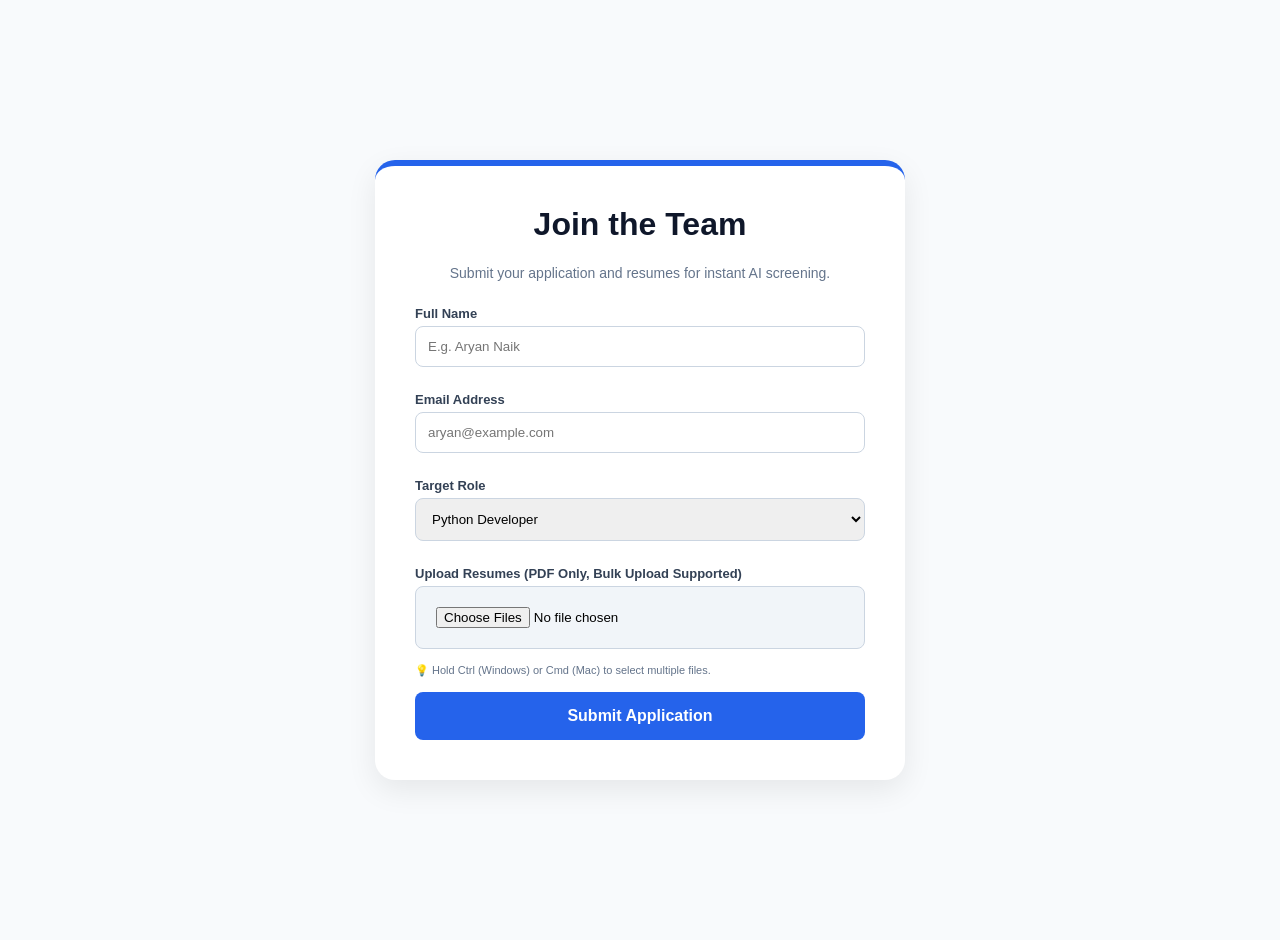
==== app/static/careers.html @ 1e303630 "Initial commit - TITAN ATS Resume Screener Project" ====
<!DOCTYPE html>
<html lang="en">
<head>
    <meta charset="UTF-8">
    <title>Careers | Join Our Team</title>
    <style>
        body { font-family: Arial, sans-serif; background: #f8fafc; display: flex; justify-content: center; align-items: center; min-height: 100vh; margin: 0; padding: 20px; }
        .card { background: white; padding: 40px; border-radius: 20px; box-shadow: 0 10px 30px rgba(0,0,0,0.08); width: 450px; border-top: 6px solid #2563eb; }
        h1 { margin-top: 0; color: #0f172a; text-align: center; }
        p { color: #64748b; text-align: center; font-size: 14px; margin-bottom: 25px; }
        label { font-weight: bold; font-size: 13px; color: #334155; margin-top: 10px; display: block; }
        input, select { width: 100%; padding: 12px; margin-top: 5px; margin-bottom: 15px; border: 1px solid #cbd5e1; border-radius: 8px; box-sizing: border-box; }
        .btn { padding: 15px; border: none; border-radius: 8px; background: #2563eb; color: white; font-weight: bold; font-size: 16px; width: 100%; cursor: pointer; }
        .btn:hover { background: #1d4ed8; }
        #msg { display: none; color: #059669; background: #d1fae5; padding: 15px; border-radius: 8px; font-weight: bold; text-align: center; margin-top: 15px; }
    </style>
</head>
<body>
    <div class="card">
        <h1>Join the Team</h1>
        <p>Submit your application and resumes for instant AI screening.</p>
        
        <form id="applyForm" onsubmit="submitApp(event)">
            <label>Full Name</label>
            <input type="text" id="name" placeholder="E.g. Aryan Naik" required>
            
            <label>Email Address</label>
            <input type="email" id="email" placeholder="aryan@example.com" required>
            
            <label>Target Role</label>
            <select id="role">
                <option value="Python Developer">Python Developer</option>
                <option value="Data Analyst">Data Analyst</option>
                <option value="Frontend Developer">Frontend Developer</option>
                <option value="AI ML Intern">AI ML Intern</option>
                <option value="Cybersecurity Intern">Cybersecurity Intern</option>
            </select>

            <label>Upload Resumes (PDF Only, Bulk Upload Supported)</label>
            <input type="file" id="resumes" accept=".pdf" multiple required style="background: #f1f5f9; padding: 20px;">
            <p style="font-size: 11px; margin: 0 0 15px 0; text-align:left;">💡 Hold Ctrl (Windows) or Cmd (Mac) to select multiple files.</p>
            
            <button type="submit" class="btn" id="subBtn">Submit Application</button>
        </form>
        <div id="msg">🎉 Application Received! HR is reviewing your profile.</div>
    </div>

    <script>
        async function submitApp(e) {
            e.preventDefault();
            const btn = document.getElementById('subBtn');
            btn.innerText = "Scanning & Analyzing...";
            btn.disabled = true;

            const fd = new FormData();
            fd.append("name", document.getElementById('name').value);
            fd.append("email", document.getElementById('email').value);
            fd.append("role", document.getElementById('role').value);

            const fileInput = document.getElementById('resumes');
            for (let i = 0; i < fileInput.files.length; i++) {
                fd.append("resumes", fileInput.files[i]);
            }

            try {
                const response = await fetch('/apply', {method:'POST', body:fd});
                const data = await response.json();
                if(response.ok && !data.error) {
                    document.getElementById('applyForm').style.display = 'none';
                    document.getElementById('msg').style.display = 'block';
                } else {
                    alert("Submission Error: " + (data.error || "Invalid file"));
                    btn.innerText = "Submit Application";
                    btn.disabled = false;
                }
            } catch (err) {
                alert("Server error. Please ensure the backend is running.");
                btn.innerText = "Submit Application";
                btn.disabled = false;
            }
        }
    </script>
</body>
</html>
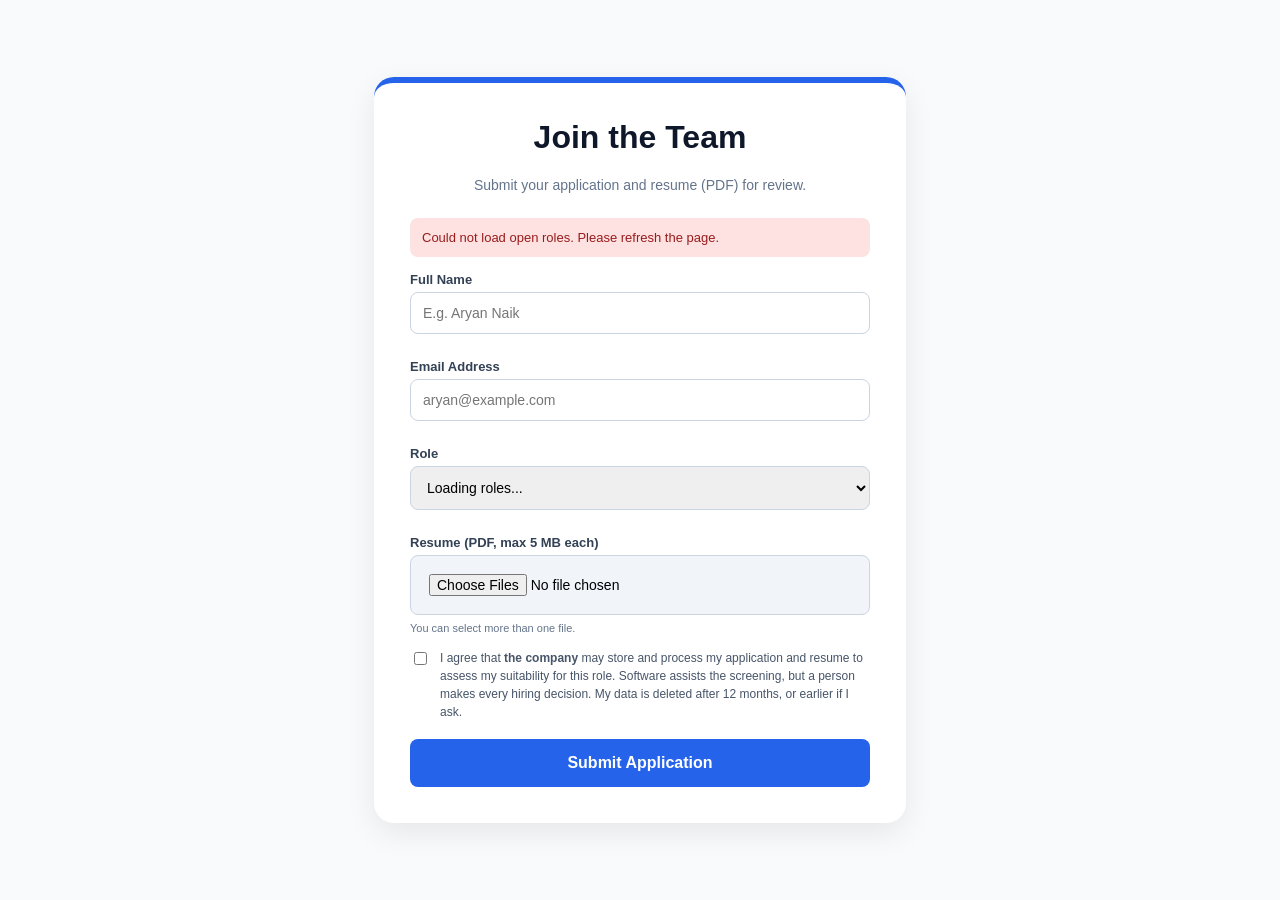
==== commit 84d2e3e3: "Production-ready TITAN ATS: auth, roles, privacy controls, Docker, tests, docs" ====
--- a/app/static/careers.html
+++ b/app/static/careers.html
@@ -2,83 +2,101 @@
 <html lang="en">
 <head>
     <meta charset="UTF-8">
-    <title>Careers | Join Our Team</title>
+    <meta name="viewport" content="width=device-width, initial-scale=1">
+    <title>Careers</title>
     <style>
-        body { font-family: Arial, sans-serif; background: #f8fafc; display: flex; justify-content: center; align-items: center; min-height: 100vh; margin: 0; padding: 20px; }
-        .card { background: white; padding: 40px; border-radius: 20px; box-shadow: 0 10px 30px rgba(0,0,0,0.08); width: 450px; border-top: 6px solid #2563eb; }
+        body { font-family: 'Segoe UI', Arial, sans-serif; background: #f8fafc; display: flex; justify-content: center; align-items: center; min-height: 100vh; margin: 0; padding: 20px; box-sizing: border-box; }
+        .card { background: white; padding: 36px; border-radius: 20px; box-shadow: 0 10px 30px rgba(0,0,0,0.08); width: 100%; max-width: 460px; border-top: 6px solid #2563eb; }
         h1 { margin-top: 0; color: #0f172a; text-align: center; }
-        p { color: #64748b; text-align: center; font-size: 14px; margin-bottom: 25px; }
+        .sub { color: #64748b; text-align: center; font-size: 14px; margin-bottom: 25px; }
         label { font-weight: bold; font-size: 13px; color: #334155; margin-top: 10px; display: block; }
-        input, select { width: 100%; padding: 12px; margin-top: 5px; margin-bottom: 15px; border: 1px solid #cbd5e1; border-radius: 8px; box-sizing: border-box; }
+        input[type=text], input[type=email], select, input[type=file] { width: 100%; padding: 12px; margin-top: 5px; margin-bottom: 15px; border: 1px solid #cbd5e1; border-radius: 8px; box-sizing: border-box; font-size: 14px; }
+        input[type=file] { background: #f1f5f9; padding: 18px; }
+        .hint { font-size: 11px; color: #64748b; margin: -8px 0 15px 0; }
+        .consent { display: flex; gap: 10px; align-items: flex-start; font-weight: normal; font-size: 12px; color: #475569; margin: 5px 0 18px; line-height: 1.5; }
+        .consent input { margin-top: 3px; }
         .btn { padding: 15px; border: none; border-radius: 8px; background: #2563eb; color: white; font-weight: bold; font-size: 16px; width: 100%; cursor: pointer; }
-        .btn:hover { background: #1d4ed8; }
+        .btn:hover { background: #1d4ed8; } .btn:disabled { background: #94a3b8; cursor: wait; }
         #msg { display: none; color: #059669; background: #d1fae5; padding: 15px; border-radius: 8px; font-weight: bold; text-align: center; margin-top: 15px; }
+        #error { display: none; color: #991b1b; background: #fee2e2; padding: 12px; border-radius: 8px; font-size: 13px; margin-bottom: 15px; }
     </style>
 </head>
 <body>
     <div class="card">
-        <h1>Join the Team</h1>
-        <p>Submit your application and resumes for instant AI screening.</p>
-        
+        <h1 id="title">Join the Team</h1>
+        <div class="sub">Submit your application and resume (PDF) for review.</div>
+
         <form id="applyForm" onsubmit="submitApp(event)">
-            <label>Full Name</label>
-            <input type="text" id="name" placeholder="E.g. Aryan Naik" required>
-            
-            <label>Email Address</label>
-            <input type="email" id="email" placeholder="aryan@example.com" required>
-            
-            <label>Target Role</label>
-            <select id="role">
-                <option value="Python Developer">Python Developer</option>
-                <option value="Data Analyst">Data Analyst</option>
-                <option value="Frontend Developer">Frontend Developer</option>
-                <option value="AI ML Intern">AI ML Intern</option>
-                <option value="Cybersecurity Intern">Cybersecurity Intern</option>
-            </select>
+            <div id="error" role="alert"></div>
 
-            <label>Upload Resumes (PDF Only, Bulk Upload Supported)</label>
-            <input type="file" id="resumes" accept=".pdf" multiple required style="background: #f1f5f9; padding: 20px;">
-            <p style="font-size: 11px; margin: 0 0 15px 0; text-align:left;">💡 Hold Ctrl (Windows) or Cmd (Mac) to select multiple files.</p>
-            
+            <label for="name">Full Name</label>
+            <input type="text" id="name" maxlength="100" placeholder="E.g. Aryan Naik" required autocomplete="name">
+
+            <label for="email">Email Address</label>
+            <input type="email" id="email" maxlength="254" placeholder="aryan@example.com" required autocomplete="email">
+
+            <label for="role">Role</label>
+            <select id="role" required><option value="">Loading roles...</option></select>
+
+            <label for="resumes">Resume (PDF, max 5 MB each)</label>
+            <input type="file" id="resumes" accept=".pdf,application/pdf" multiple required>
+            <div class="hint">You can select more than one file.</div>
+
+            <label class="consent" for="consent">
+                <input type="checkbox" id="consent" required>
+                <span>I agree that <b id="companyName">the company</b> may store and process my application and resume to assess my suitability for this role. Software assists the screening, but a person makes every hiring decision. My data is deleted after <span id="retention">12 months</span>, or earlier if I ask.</span>
+            </label>
+
             <button type="submit" class="btn" id="subBtn">Submit Application</button>
         </form>
-        <div id="msg">🎉 Application Received! HR is reviewing your profile.</div>
+        <div id="msg">🎉 Application received! Our HR team will review your profile.</div>
     </div>
 
     <script>
+        const showError = m => { const e = document.getElementById('error'); e.textContent = m; e.style.display = 'block'; };
+
+        (async function init() {
+            try {
+                const cfg = await (await fetch('/api/public-config')).json();
+                document.getElementById('title').textContent = `Join ${cfg.company}`;
+                document.title = `Careers | ${cfg.company}`;
+                document.getElementById('companyName').textContent = cfg.company;
+                if (cfg.retention_days > 0) document.getElementById('retention').textContent = `${cfg.retention_days} days`;
+                else document.getElementById('retention').textContent = 'a period set by the company';
+                const roles = (await (await fetch('/api/roles')).json()).roles;
+                const sel = document.getElementById('role');
+                sel.innerHTML = roles.length ? '<option value="">Select a role...</option>' : '<option value="">No open roles right now</option>';
+                roles.forEach(r => { const o = document.createElement('option'); o.value = r; o.textContent = r; sel.appendChild(o); });
+            } catch (e) { showError('Could not load open roles. Please refresh the page.'); }
+        })();
+
         async function submitApp(e) {
             e.preventDefault();
+            document.getElementById('error').style.display = 'none';
             const btn = document.getElementById('subBtn');
-            btn.innerText = "Scanning & Analyzing...";
-            btn.disabled = true;
+            btn.textContent = 'Uploading & analysing...'; btn.disabled = true;
 
             const fd = new FormData();
-            fd.append("name", document.getElementById('name').value);
-            fd.append("email", document.getElementById('email').value);
-            fd.append("role", document.getElementById('role').value);
-
-            const fileInput = document.getElementById('resumes');
-            for (let i = 0; i < fileInput.files.length; i++) {
-                fd.append("resumes", fileInput.files[i]);
-            }
+            fd.append('name', document.getElementById('name').value);
+            fd.append('email', document.getElementById('email').value);
+            fd.append('role', document.getElementById('role').value);
+            fd.append('consent', document.getElementById('consent').checked ? 'true' : 'false');
+            for (const f of document.getElementById('resumes').files) fd.append('resumes', f);
 
             try {
-                const response = await fetch('/apply', {method:'POST', body:fd});
-                const data = await response.json();
-                if(response.ok && !data.error) {
+                const res = await fetch('/apply', { method: 'POST', body: fd });
+                const data = await res.json().catch(() => ({}));
+                if (res.ok && !data.error) {
                     document.getElementById('applyForm').style.display = 'none';
                     document.getElementById('msg').style.display = 'block';
-                } else {
-                    alert("Submission Error: " + (data.error || "Invalid file"));
-                    btn.innerText = "Submit Application";
-                    btn.disabled = false;
+                    return;
                 }
+                showError(data.error || data.detail || 'Submission failed. Please try again.');
             } catch (err) {
-                alert("Server error. Please ensure the backend is running.");
-                btn.innerText = "Submit Application";
-                btn.disabled = false;
+                showError('Network error. Please check your connection and try again.');
             }
+            btn.textContent = 'Submit Application'; btn.disabled = false;
         }
     </script>
 </body>
-</html>+</html>
